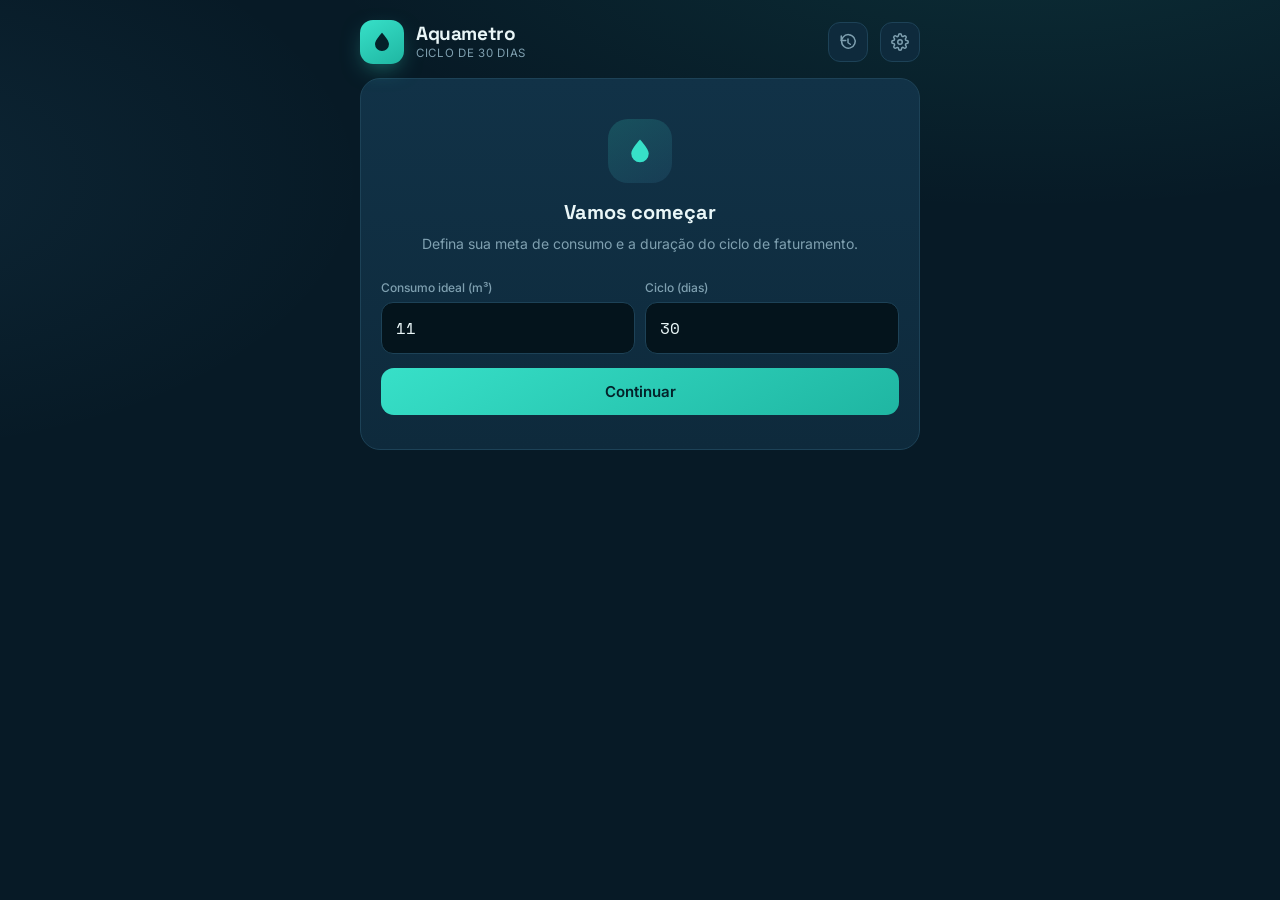
==== src/index.html @ bff67690 "Refatora estrutura para src/ e renomeia app para Aquametro - Move fontes para src/ (index.html, css/" ====
<!DOCTYPE html>
<html lang="pt-BR">
<head>
<meta charset="UTF-8" />
<meta name="viewport" content="width=device-width, initial-scale=1, viewport-fit=cover" />
<meta name="theme-color" content="#071a26" />
<title>Aquametro - Controle de Consumo de Água</title>
<link rel="manifest" href="manifest.webmanifest" />
<link rel="apple-touch-icon" href="assets/icons/apple-touch-icon.png" />
<meta name="apple-mobile-web-app-capable" content="yes" />
<meta name="mobile-web-app-capable" content="yes" />
<meta name="apple-mobile-web-app-status-bar-style" content="black-translucent" />
<meta name="apple-mobile-web-app-title" content="Aquametro" />
<link rel="preconnect" href="https://fonts.googleapis.com" />
<link rel="stylesheet" href="css/styles.css" />
</head>
<body>
<div class="wrap">
  <div id="install" style="display:none"></div>
  <div id="app"></div>
</div>
<div id="modal"></div>

<script src="js/app.js"></script>
</body>
</html>
---- src/css/styles.css ----
@import url('https://fonts.googleapis.com/css2?family=Space+Grotesk:wght@400;500;600;700&family=Space+Mono:wght@400;700&family=Inter:wght@400;500;600&display=swap');

*{box-sizing:border-box;margin:0;padding:0;-webkit-tap-highlight-color:transparent}
:root{
  --ink:#071a26; --ink2:#0c2635; --surf:#113247; --surf2:#0e2a3c;
  --line:#1d4257; --aqua:#37e0c8; --aqua-d:#1fb6a2; --blue:#57b0e6;
  --amber:#f6b45a; --coral:#ff6b7d; --txt:#e9f6f7; --mut:#7fa0b0; --mut2:#5a7d8d;
}
html,body{background:var(--ink)}
body{
  font-family:'Inter',system-ui,-apple-system,sans-serif;color:var(--txt);
  min-height:100vh;
  background:
    radial-gradient(1200px 500px at 80% -10%, rgba(55,224,200,.10), transparent 60%),
    radial-gradient(900px 500px at -10% 20%, rgba(87,176,230,.08), transparent 55%),
    var(--ink);
  padding:calc(20px + env(safe-area-inset-top)) 16px calc(60px + env(safe-area-inset-bottom));
}
.wrap{max-width:560px;margin:0 auto}

.head{display:flex;align-items:center;gap:12px;margin-bottom:14px}
.logo{width:44px;height:44px;border-radius:13px;display:grid;place-items:center;
  background:linear-gradient(150deg,var(--aqua),var(--aqua-d));color:#04222a;flex:none;
  box-shadow:0 8px 24px -8px rgba(55,224,200,.6)}
.title{font-family:'Space Grotesk';font-weight:700;font-size:19px;letter-spacing:-.4px;line-height:1.05}
.sub{font-size:11.5px;color:var(--mut);letter-spacing:.06em;text-transform:uppercase;margin-top:2px}
.icbtn{width:40px;height:40px;border-radius:12px;border:1px solid var(--line);
  background:var(--surf2);color:var(--mut);display:grid;place-items:center;cursor:pointer;transition:.15s;flex:none}
.icbtn:active{transform:scale(.94)}
.icbtn.first{margin-left:auto}

.install{display:flex;align-items:center;gap:10px;background:linear-gradient(150deg,rgba(55,224,200,.16),rgba(87,176,230,.08));
  border:1px solid var(--aqua-d);border-radius:14px;padding:11px 14px;margin-bottom:14px;font-size:13px;color:var(--txt)}
.install button{margin-left:auto;background:var(--aqua);color:#04222a;border:none;border-radius:9px;
  padding:8px 14px;font-weight:700;font-family:'Inter';font-size:13px;cursor:pointer;flex:none}

.card{background:linear-gradient(180deg,var(--surf),var(--surf2));border:1px solid var(--line);
  border-radius:20px;padding:20px;margin-bottom:14px}
.status{display:inline-flex;align-items:center;gap:7px;font-size:12px;font-weight:600;
  padding:6px 12px;border-radius:99px;letter-spacing:.02em}

.meter{display:flex;align-items:baseline;gap:5px;justify-content:center;margin:2px 0 4px;flex-wrap:wrap}
.dig{font-family:'Space Mono';font-weight:700;font-size:26px;line-height:1;
  width:24px;height:36px;display:grid;place-items:center;border-radius:5px;
  background:#04141c;border:1px solid #16323f;color:#eafcff;box-shadow:inset 0 2px 5px rgba(0,0,0,.6)}
.dig.red{background:#2a0c10;border-color:#4a1820;color:#ff8f9c}
.unit{font-family:'Space Mono';font-size:13px;color:var(--mut);margin-left:6px}
.meterlab{text-align:center;font-size:11px;color:var(--mut2);letter-spacing:.14em;text-transform:uppercase;margin-bottom:14px}

.tankrow{display:flex;gap:22px;align-items:center}
.tankfacts{flex:1;min-width:0}
.big{font-family:'Space Grotesk';font-weight:700;font-size:38px;letter-spacing:-1.5px;line-height:1}
.bigunit{font-size:16px;color:var(--mut);font-weight:500;margin-left:3px}
.ofideal{font-size:13px;color:var(--mut);margin-top:4px}
.projrow{margin-top:16px;padding-top:15px;border-top:1px solid var(--line)}
.projlab{font-size:11px;color:var(--mut2);letter-spacing:.1em;text-transform:uppercase}
.projval{font-family:'Space Grotesk';font-weight:700;font-size:24px;margin-top:3px}

.grid{display:grid;grid-template-columns:1fr 1fr;gap:10px;margin-bottom:14px}
.stat{background:var(--surf2);border:1px solid var(--line);border-radius:14px;padding:13px 14px}
.stat .l{font-size:10.5px;color:var(--mut2);letter-spacing:.08em;text-transform:uppercase;display:flex;align-items:center;gap:5px}
.stat .v{font-family:'Space Grotesk';font-weight:600;font-size:20px;margin-top:6px;letter-spacing:-.3px}
.stat .v small{font-size:12px;color:var(--mut);font-weight:500}

.secttl{font-size:12px;color:var(--mut);letter-spacing:.12em;text-transform:uppercase;
  margin:0 2px 14px;display:flex;align-items:center;gap:8px}

.read{display:flex;align-items:center;gap:12px;padding:11px 0;border-bottom:1px solid var(--line)}
.read:last-child{border-bottom:none}
.rdate{font-family:'Space Mono';font-size:13px;color:var(--txt);width:52px;flex:none}
.rmed{font-family:'Space Mono';font-size:14px;color:var(--txt)}
.rdelta{margin-left:auto;font-size:13px;font-weight:600;color:var(--aqua);text-align:right}
.rdelta small{color:var(--mut2);font-weight:400;font-size:11px;display:block}
.anchor{font-size:10px;color:#04222a;background:var(--aqua);padding:2px 7px;border-radius:99px;font-weight:700;letter-spacing:.04em;margin-left:auto}
.del{background:none;border:none;color:var(--mut2);cursor:pointer;padding:4px;display:grid;place-items:center}
.del:active{color:var(--coral)}

.field{margin-bottom:14px}
.flabel{font-size:12px;color:var(--mut);margin-bottom:7px;display:block;font-weight:500}
.input{width:100%;background:#04141c;border:1px solid var(--line);border-radius:12px;
  padding:13px 14px;color:var(--txt);font-size:16px;font-family:'Space Mono';outline:none;transition:.15s}
.input:focus{border-color:var(--aqua-d);box-shadow:0 0 0 3px rgba(55,224,200,.12)}
.btn{width:100%;border:none;border-radius:13px;padding:14px;font-size:15px;font-weight:600;cursor:pointer;
  font-family:'Inter';display:flex;align-items:center;justify-content:center;gap:8px;transition:.15s;margin-bottom:14px}
.btn:active{transform:scale(.99)}
.btn.pri{background:linear-gradient(150deg,var(--aqua),var(--aqua-d));color:#04222a}
.btn.ghost{background:var(--surf2);color:var(--txt);border:1px solid var(--line)}
.btn:disabled{opacity:.45;cursor:not-allowed}
.two{display:grid;grid-template-columns:1fr 1fr;gap:10px}
.warn{font-size:12.5px;color:var(--amber);margin-top:-4px;margin-bottom:12px;display:flex;gap:6px;align-items:center}
.hint{font-size:11.5px;color:var(--mut2);margin-top:8px;line-height:1.5}
.hint strong{color:var(--mut)}

.ov{position:fixed;inset:0;background:rgba(3,14,20,.72);backdrop-filter:blur(6px);
  display:flex;align-items:flex-end;justify-content:center;z-index:50}
.sheet{background:var(--ink2);border:1px solid var(--line);border-bottom:none;border-radius:22px 22px 0 0;
  padding:22px 20px calc(30px + env(safe-area-inset-bottom));width:100%;max-width:560px;max-height:92vh;
  overflow-y:auto;animation:up .28s cubic-bezier(.2,.8,.2,1)}
@keyframes up{from{transform:translateY(100%)}to{transform:translateY(0)}}
.sheethd{display:flex;align-items:center;margin-bottom:20px}
.sheethd h3{font-family:'Space Grotesk';font-size:18px;font-weight:600}
.close{margin-left:auto;background:var(--surf2);border:1px solid var(--line);color:var(--mut);
  width:34px;height:34px;border-radius:10px;display:grid;place-items:center;cursor:pointer}

.empty{text-align:center;padding:20px 10px 6px}
.empty .ic{width:64px;height:64px;border-radius:20px;margin:0 auto 16px;display:grid;place-items:center;
  background:linear-gradient(150deg,rgba(55,224,200,.18),rgba(87,176,230,.1));color:var(--aqua)}
.empty h2{font-family:'Space Grotesk';font-size:20px;margin-bottom:8px}
.empty p{color:var(--mut);font-size:14px;line-height:1.5;margin-bottom:20px}

.histrow{display:flex;justify-content:space-between;align-items:center;padding:10px 0;border-bottom:1px solid var(--line);font-size:13px}
.histrow:last-child{border:none}

@keyframes wavemove{from{transform:translateX(0)}to{transform:translateX(-100px)}}
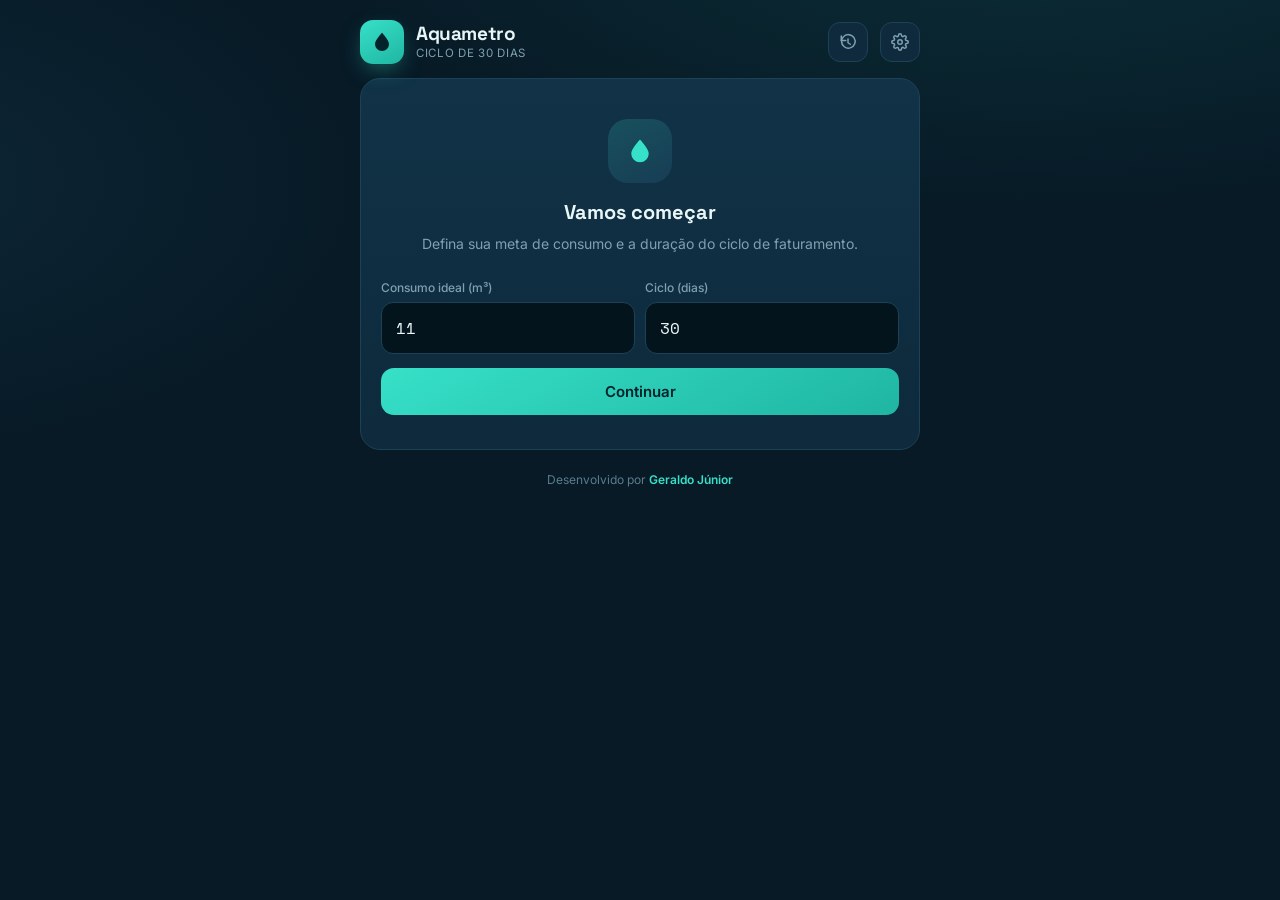
==== commit 5a17d0bd: "Adiciona licença MIT, rodapé do desenvolvedor e docs de deploy - Cria LICENSE (MIT) e prepara o repo" ====
--- a/src/index.html
+++ b/src/index.html
@@ -18,6 +18,9 @@
 <div class="wrap">
   <div id="install" style="display:none"></div>
   <div id="app"></div>
+  <footer class="foot">
+    Desenvolvido por <a href="https://geraldojunior.dev" target="_blank" rel="noopener noreferrer">Geraldo Júnior</a>
+  </footer>
 </div>
 <div id="modal"></div>
 
--- a/src/css/styles.css
+++ b/src/css/styles.css
@@ -111,4 +111,8 @@
 .histrow{display:flex;justify-content:space-between;align-items:center;padding:10px 0;border-bottom:1px solid var(--line);font-size:13px}
 .histrow:last-child{border:none}
 
+.foot{text-align:center;margin-top:22px;font-size:12px;color:var(--mut2)}
+.foot a{color:var(--aqua);text-decoration:none;font-weight:600}
+.foot a:active,.foot a:hover{text-decoration:underline}
+
 @keyframes wavemove{from{transform:translateX(0)}to{transform:translateX(-100px)}}
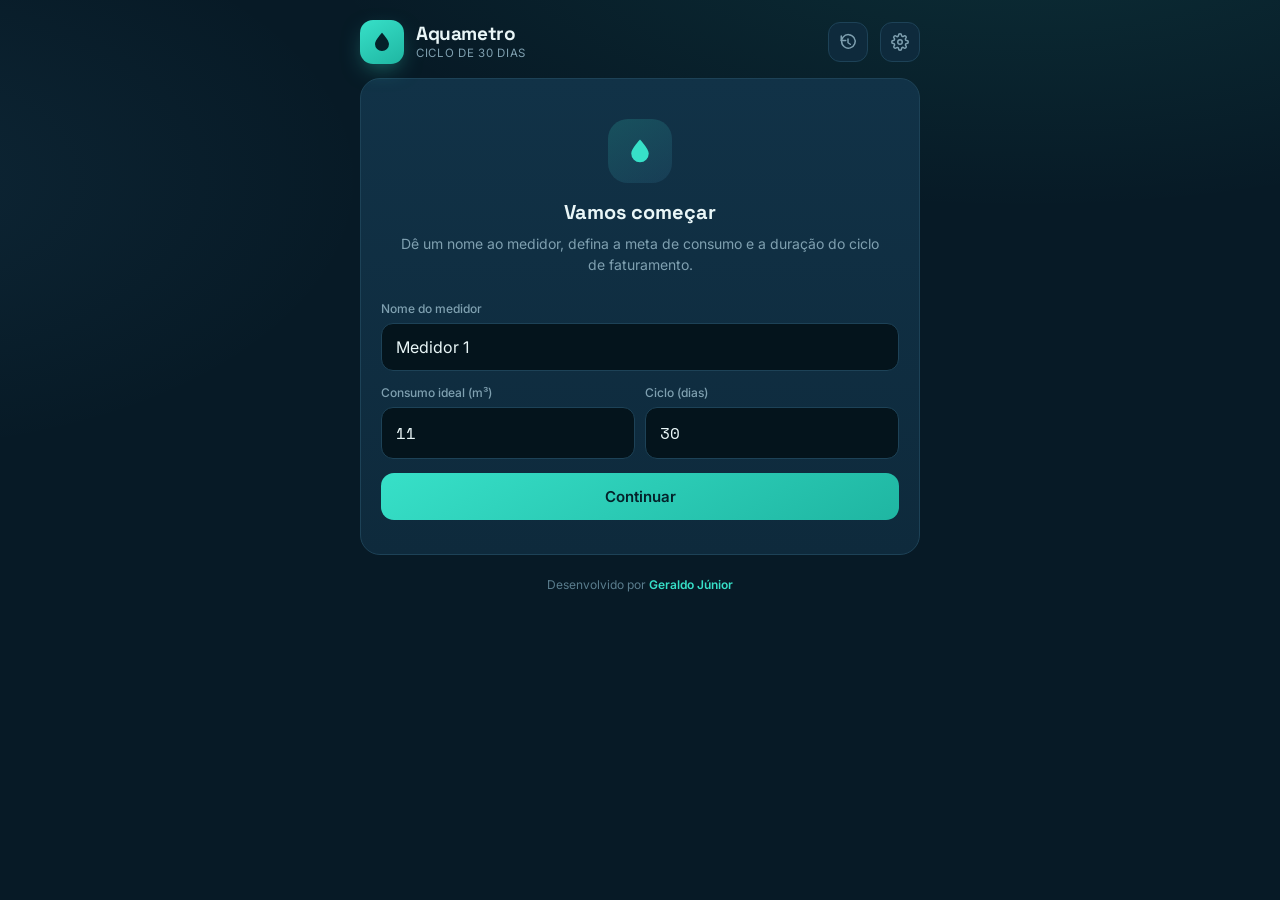
==== commit a57d9657: "Refactor to English code and extract UI text to i18n keys - Rename all identifiers and comments to E" ====
--- a/src/index.html
+++ b/src/index.html
@@ -24,6 +24,7 @@
 </div>
 <div id="modal"></div>
 
+<script src="js/i18n.js"></script>
 <script src="js/app.js"></script>
 </body>
 </html>
--- a/src/css/styles.css
+++ b/src/css/styles.css
@@ -28,6 +28,19 @@
   background:var(--surf2);color:var(--mut);display:grid;place-items:center;cursor:pointer;transition:.15s;flex:none}
 .icbtn:active{transform:scale(.94)}
 .icbtn.first{margin-left:auto}
+
+.meters{display:flex;gap:8px;overflow-x:auto;padding-bottom:4px;margin-bottom:14px;
+  -ms-overflow-style:none;scrollbar-width:none}
+.meters::-webkit-scrollbar{display:none}
+.mchip{flex:none;border:1px solid var(--line);background:var(--surf2);color:var(--mut);
+  padding:9px 13px;border-radius:99px;font-size:13px;font-weight:600;font-family:'Inter';cursor:pointer;
+  display:inline-flex;align-items:center;gap:6px;transition:.15s;white-space:nowrap;max-width:190px}
+.mchip svg{flex:none}
+.mchip span,.mchip{overflow:hidden;text-overflow:ellipsis}
+.mchip:active{transform:scale(.96)}
+.mchip.act{background:linear-gradient(150deg,rgba(55,224,200,.2),rgba(87,176,230,.1));
+  border-color:var(--aqua-d);color:var(--txt)}
+.mchip.add{color:var(--aqua);border-style:dashed}
 
 .install{display:flex;align-items:center;gap:10px;background:linear-gradient(150deg,rgba(55,224,200,.16),rgba(87,176,230,.08));
   border:1px solid var(--aqua-d);border-radius:14px;padding:11px 14px;margin-bottom:14px;font-size:13px;color:var(--txt)}
@@ -85,6 +98,7 @@
 .btn:active{transform:scale(.99)}
 .btn.pri{background:linear-gradient(150deg,var(--aqua),var(--aqua-d));color:#04222a}
 .btn.ghost{background:var(--surf2);color:var(--txt);border:1px solid var(--line)}
+.btn.danger{background:rgba(255,107,125,.12);color:var(--coral);border:1px solid rgba(255,107,125,.4)}
 .btn:disabled{opacity:.45;cursor:not-allowed}
 .two{display:grid;grid-template-columns:1fr 1fr;gap:10px}
 .warn{font-size:12.5px;color:var(--amber);margin-top:-4px;margin-bottom:12px;display:flex;gap:6px;align-items:center}
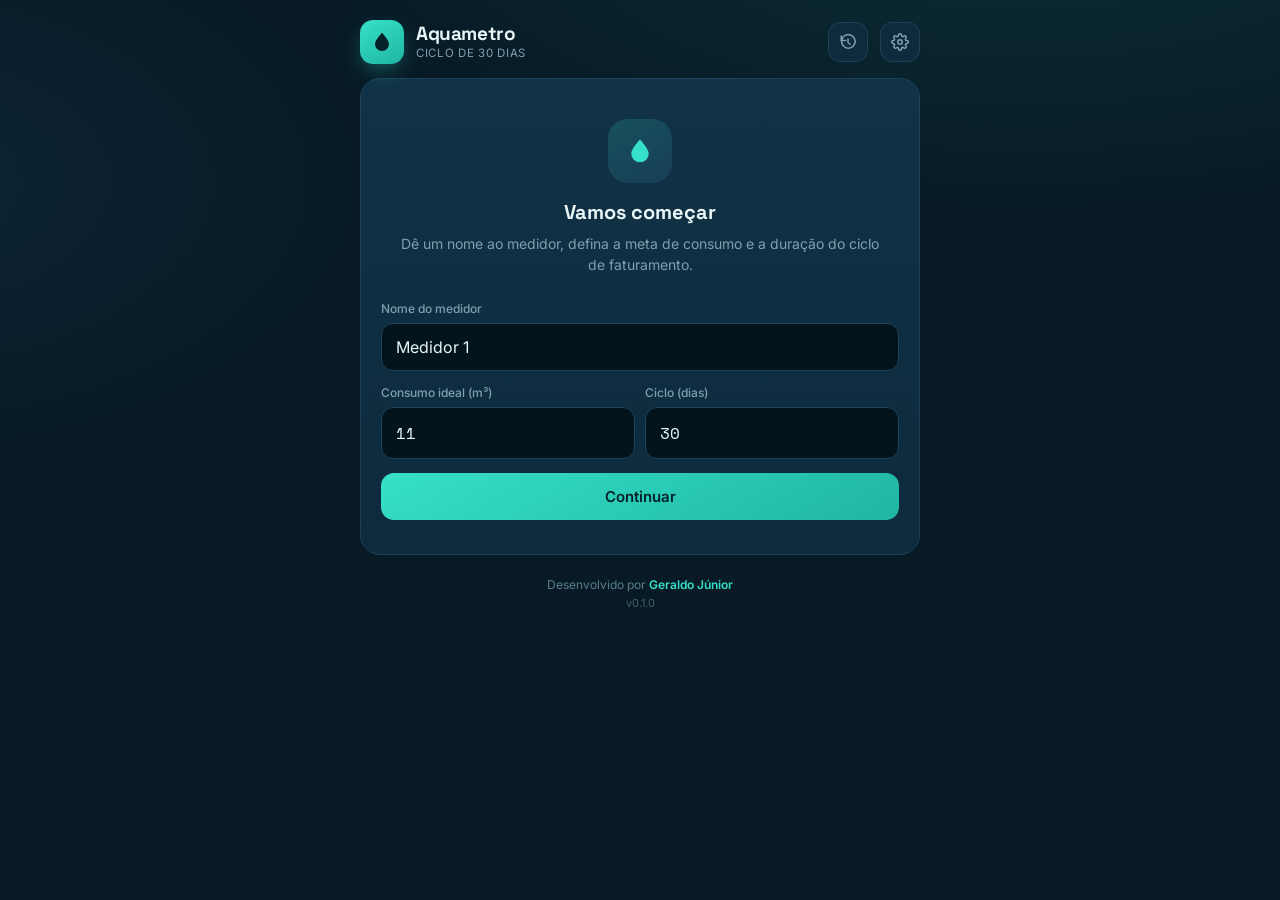
==== commit f72bfb94: "Add semver app version shown in footer and driving SW cache Introduce version.js as the single sourc" ====
--- a/src/index.html
+++ b/src/index.html
@@ -20,10 +20,12 @@
   <div id="app"></div>
   <footer class="foot">
     Desenvolvido por <a href="https://geraldojunior.dev" target="_blank" rel="noopener noreferrer">Geraldo Júnior</a>
+    <span id="version" class="version"></span>
   </footer>
 </div>
 <div id="modal"></div>
 
+<script src="js/version.js"></script>
 <script src="js/i18n.js"></script>
 <script src="js/app.js"></script>
 </body>
--- a/src/css/styles.css
+++ b/src/css/styles.css
@@ -128,5 +128,6 @@
 .foot{text-align:center;margin-top:22px;font-size:12px;color:var(--mut2)}
 .foot a{color:var(--aqua);text-decoration:none;font-weight:600}
 .foot a:active,.foot a:hover{text-decoration:underline}
+.version{display:block;margin-top:4px;font-size:11px;opacity:.7}
 
 @keyframes wavemove{from{transform:translateX(0)}to{transform:translateX(-100px)}}
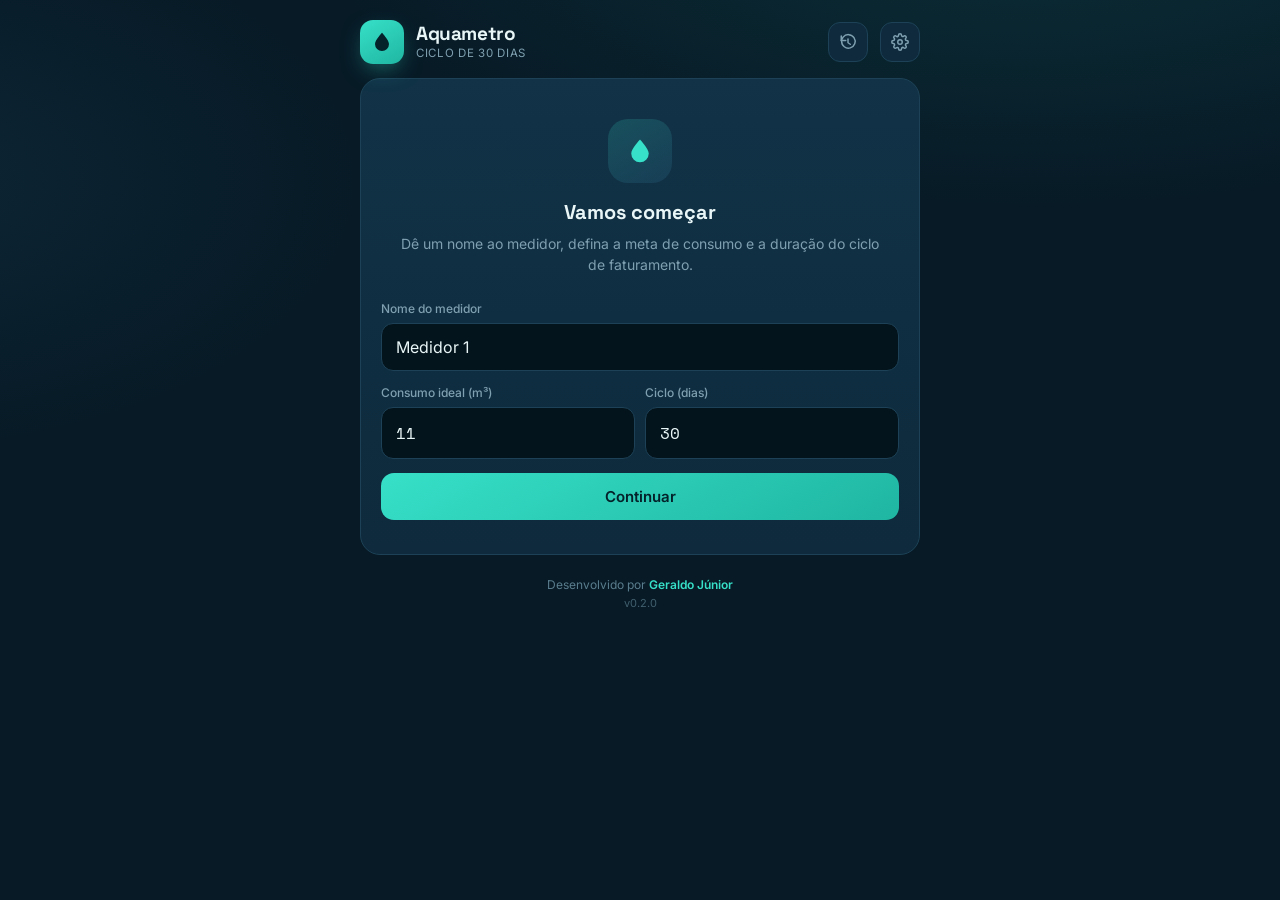
==== commit c007b0ff: "feat: read the meter value from the phone camera (on-device OCR) Adds a camera button to the reading" ====
--- a/src/index.html
+++ b/src/index.html
@@ -24,9 +24,11 @@
   </footer>
 </div>
 <div id="modal"></div>
+<div id="camera"></div>
 
 <script src="js/version.js"></script>
 <script src="js/i18n.js"></script>
+<script src="js/ocr.js"></script>
 <script src="js/app.js"></script>
 </body>
 </html>
--- a/src/css/styles.css
+++ b/src/css/styles.css
@@ -91,8 +91,15 @@
 .field{margin-bottom:14px}
 .flabel{font-size:12px;color:var(--mut);margin-bottom:7px;display:block;font-weight:500}
 .input{width:100%;background:#04141c;border:1px solid var(--line);border-radius:12px;
-  padding:13px 14px;color:var(--txt);font-size:16px;font-family:'Space Mono';outline:none;transition:.15s}
+  padding:13px 14px;color:var(--txt);font-size:16px;font-family:'Space Mono';outline:none;transition:.15s;
+  color-scheme:dark}
 .input:focus{border-color:var(--aqua-d);box-shadow:0 0 0 3px rgba(55,224,200,.12)}
+/* color-scheme:dark already renders the picker indicator light; don't invert it
+   (that flipped it back to dark → invisible). A subtle sepia+hue tint nudges it aqua. */
+.input[type="date"]::-webkit-calendar-picker-indicator{
+  cursor:pointer;opacity:.85;
+  filter:brightness(1.1) sepia(1) hue-rotate(120deg) saturate(4)}
+.input[type="date"]::-webkit-calendar-picker-indicator:hover{opacity:1}
 .btn{width:100%;border:none;border-radius:13px;padding:14px;font-size:15px;font-weight:600;cursor:pointer;
   font-family:'Inter';display:flex;align-items:center;justify-content:center;gap:8px;transition:.15s;margin-bottom:14px}
 .btn:active{transform:scale(.99)}
@@ -131,3 +138,81 @@
 .version{display:block;margin-top:4px;font-size:11px;opacity:.7}
 
 @keyframes wavemove{from{transform:translateX(0)}to{transform:translateX(-100px)}}
+
+/* ---- camera trigger inside the value field ---- */
+.inputwrap{position:relative}
+.inputwrap .input{padding-right:52px}
+.cambtn{position:absolute;top:50%;right:6px;transform:translateY(-50%);width:40px;height:40px;
+  border-radius:10px;border:1px solid var(--line);background:var(--surf);color:var(--aqua);
+  display:grid;place-items:center;cursor:pointer;transition:.15s}
+.cambtn:active{transform:translateY(-50%) scale(.94)}
+
+/* ---- split meter value: black m³ integer , red liters ---- */
+.valrow{display:flex;align-items:center;gap:8px}
+.valmain{flex:1;min-width:0}
+.valrow .valdec{flex:none;width:92px;text-align:center;font-size:15px;color:#ff8f9c}
+.valrow .valdec::placeholder{color:var(--mut2)}
+.valsep{flex:none;font-family:'Space Mono';font-weight:700;font-size:24px;color:var(--mut)}
+.valhint{font-size:11px;color:var(--mut2);margin-top:8px;line-height:1.4}
+
+/* ---- camera / OCR overlay ---- */
+.ocr{position:fixed;inset:0;z-index:100;background:#020c12;overflow:hidden;
+  display:flex;flex-direction:column}
+/* [hidden] must win over the display:flex panel rules below (same specificity as
+   .ocr-bar/.ocr-proc/.ocr-err), so phase switching in show() actually hides them */
+.ocr [hidden]{display:none!important}
+.ocr-video{position:absolute;inset:0;width:100%;height:100%;object-fit:cover;background:#020c12}
+.ocr-scrim{position:absolute;inset:0;background:
+  linear-gradient(180deg,rgba(2,12,18,.55),transparent 22% 62%,rgba(2,12,18,.75))}
+.ocr-reticle{position:absolute;left:10%;right:10%;top:39%;height:22%;border-radius:12px;
+  box-shadow:0 0 0 100vmax rgba(2,12,18,.5);pointer-events:none}
+.ocr-reticle .c{position:absolute;width:22px;height:22px;border:2.5px solid var(--aqua)}
+.ocr-reticle .tl{top:-2px;left:-2px;border-right:0;border-bottom:0;border-radius:9px 0 0 0}
+.ocr-reticle .tr{top:-2px;right:-2px;border-left:0;border-bottom:0;border-radius:0 9px 0 0}
+.ocr-reticle .bl{bottom:-2px;left:-2px;border-right:0;border-top:0;border-radius:0 0 0 9px}
+.ocr-reticle .br{bottom:-2px;right:-2px;border-left:0;border-top:0;border-radius:0 0 9px 0}
+.ocr-x{position:absolute;top:calc(14px + env(safe-area-inset-top));right:14px;z-index:3;
+  width:42px;height:42px;border-radius:12px;border:1px solid var(--line);background:rgba(9,26,38,.7);
+  color:var(--txt);display:grid;place-items:center;cursor:pointer;backdrop-filter:blur(4px)}
+.ocr-top{position:absolute;top:calc(20px + env(safe-area-inset-top));left:20px;right:70px;z-index:2}
+.ocr-ttl{font-family:'Space Grotesk';font-weight:700;font-size:19px;letter-spacing:-.4px}
+.ocr-hint{font-size:13px;color:#b9d0d6;margin-top:5px;line-height:1.4;max-width:30ch}
+.ocr-bar{position:absolute;left:0;right:0;bottom:calc(30px + env(safe-area-inset-bottom));z-index:2;
+  display:flex;justify-content:center}
+.ocr-shutter{width:74px;height:74px;border-radius:99px;border:4px solid var(--aqua);background:transparent;
+  display:grid;place-items:center;cursor:pointer;transition:.12s}
+.ocr-shutter:active{transform:scale(.92)}
+.ocr-shutter i{width:56px;height:56px;border-radius:99px;
+  background:linear-gradient(150deg,var(--aqua),var(--aqua-d))}
+
+/* bottom sheets shared by processing / confirm / error */
+.ocr-proc,.ocr-confirm,.ocr-err{position:absolute;left:0;right:0;bottom:0;z-index:4;
+  background:var(--ink2);border-top:1px solid var(--line);border-radius:22px 22px 0 0;
+  padding:24px 20px calc(28px + env(safe-area-inset-bottom));text-align:center;
+  animation:up .28s cubic-bezier(.2,.8,.2,1)}
+.ocr-proc{display:flex;flex-direction:column;align-items:center;gap:14px}
+.ocr-spin{width:38px;height:38px;border-radius:99px;border:3px solid var(--line);
+  border-top-color:var(--aqua);animation:ocrspin .8s linear infinite}
+@keyframes ocrspin{to{transform:rotate(360deg)}}
+.ocr-procmsg{font-size:14px;color:var(--txt);font-weight:500}
+.ocr-prog{width:100%;max-width:260px;height:6px;border-radius:99px;background:var(--surf);overflow:hidden}
+.ocr-prog span{display:block;height:100%;width:0;border-radius:99px;
+  background:linear-gradient(90deg,var(--aqua),var(--blue));transition:width .2s}
+
+.ocr-badge{display:inline-flex;align-items:center;gap:6px;font-size:11px;font-weight:700;color:#04222a;
+  background:var(--aqua);border-radius:99px;padding:4px 11px;letter-spacing:.02em;margin-bottom:14px}
+.ocr-readout{display:flex;justify-content:center;gap:4px;flex-wrap:wrap;margin-bottom:10px}
+.ocr-dig{font-family:'Space Mono';font-weight:700;font-size:24px;min-width:22px;height:36px;padding:0 3px;
+  display:grid;place-items:center;border-radius:5px;background:#04141c;border:1px solid #16323f;color:#eafcff;
+  box-shadow:inset 0 2px 5px rgba(0,0,0,.6)}
+.ocr-dig.low{border-color:var(--coral);color:#ff8f9c}
+.ocr-conf{font-size:11px;color:var(--mut2);letter-spacing:.06em;text-transform:uppercase;margin-bottom:16px}
+.ocr-conf.warn{color:var(--amber)}
+.ocr-confirm .flabel{margin-top:2px}
+.ocr-confirm .valrow{margin-bottom:6px}
+.ocr-confirm .valmain{font-size:20px;text-align:center}
+
+.ocr-err{display:flex;flex-direction:column;align-items:center}
+.ocr-erric{width:56px;height:56px;border-radius:18px;display:grid;place-items:center;margin-bottom:14px;
+  background:rgba(255,107,125,.12);color:var(--coral)}
+.ocr-errmsg{font-size:14px;color:var(--txt);line-height:1.5;margin-bottom:20px;max-width:34ch}
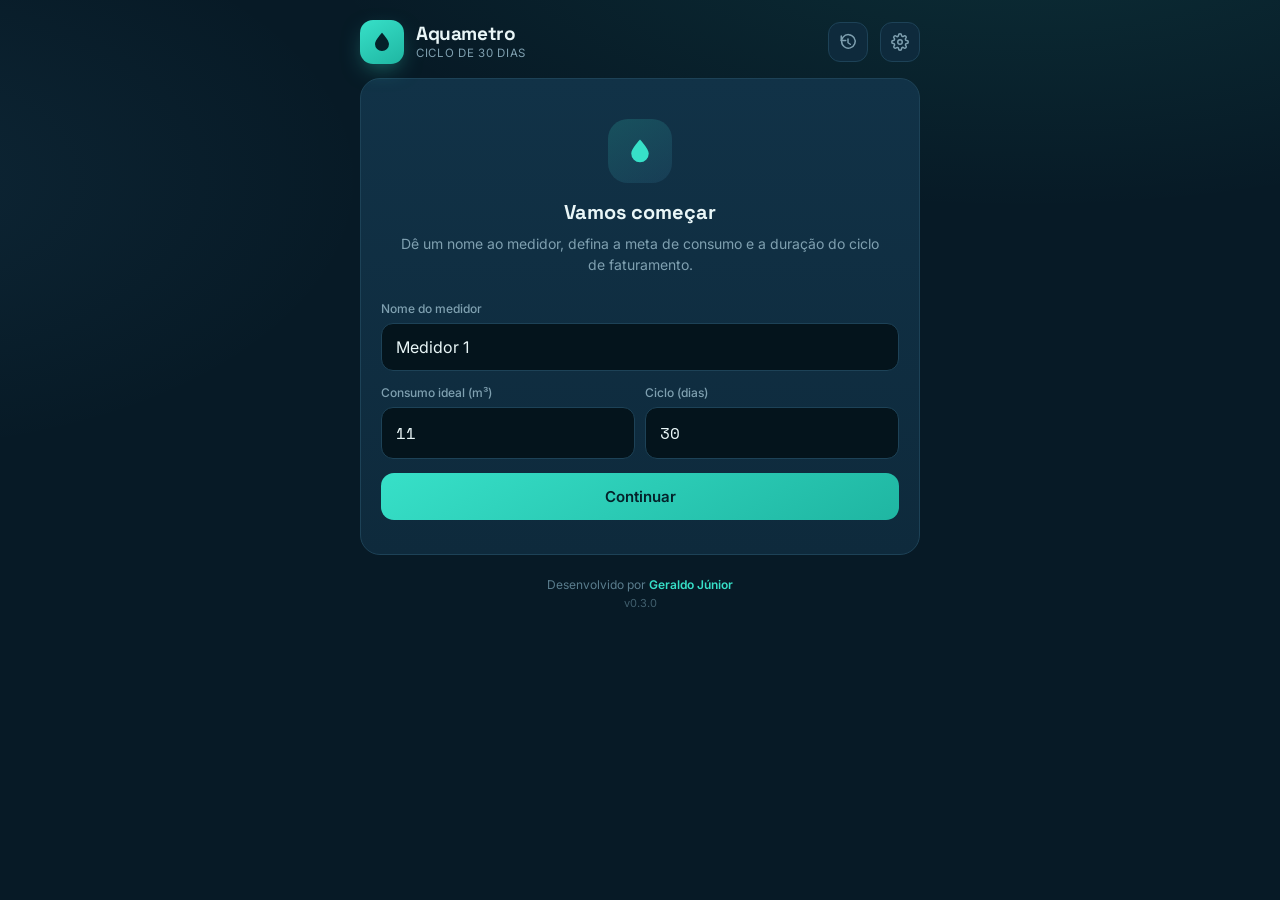
==== commit 70923645: "Release v0.3.0 Add an in-app "new version available" prompt driven by the Service Worker waiting sta" ====
--- a/src/index.html
+++ b/src/index.html
@@ -17,9 +17,10 @@
 <body>
 <div class="wrap">
   <div id="install" style="display:none"></div>
+  <div id="update" style="display:none"></div>
   <div id="app"></div>
   <footer class="foot">
-    Desenvolvido por <a href="https://geraldojunior.dev" target="_blank" rel="noopener noreferrer">Geraldo Júnior</a>
+    Desenvolvido por <a href="https://geraldojunior.dev" target="_blank" rel="noopener noreferrer external" data-action="open-external">Geraldo Júnior</a>
     <span id="version" class="version"></span>
   </footer>
 </div>
--- a/src/css/styles.css
+++ b/src/css/styles.css
@@ -45,6 +45,11 @@
 .install{display:flex;align-items:center;gap:10px;background:linear-gradient(150deg,rgba(55,224,200,.16),rgba(87,176,230,.08));
   border:1px solid var(--aqua-d);border-radius:14px;padding:11px 14px;margin-bottom:14px;font-size:13px;color:var(--txt)}
 .install button{margin-left:auto;background:var(--aqua);color:#04222a;border:none;border-radius:9px;
+  padding:8px 14px;font-weight:700;font-family:'Inter';font-size:13px;cursor:pointer;flex:none}
+
+.update{display:flex;align-items:center;gap:10px;background:linear-gradient(150deg,rgba(87,176,230,.18),rgba(55,224,200,.08));
+  border:1px solid var(--aqua-d);border-radius:14px;padding:11px 14px;margin-bottom:14px;font-size:13px;color:var(--txt)}
+.update button{margin-left:auto;background:var(--aqua);color:#04222a;border:none;border-radius:9px;
   padding:8px 14px;font-weight:700;font-family:'Inter';font-size:13px;cursor:pointer;flex:none}
 
 .card{background:linear-gradient(180deg,var(--surf),var(--surf2));border:1px solid var(--line);
